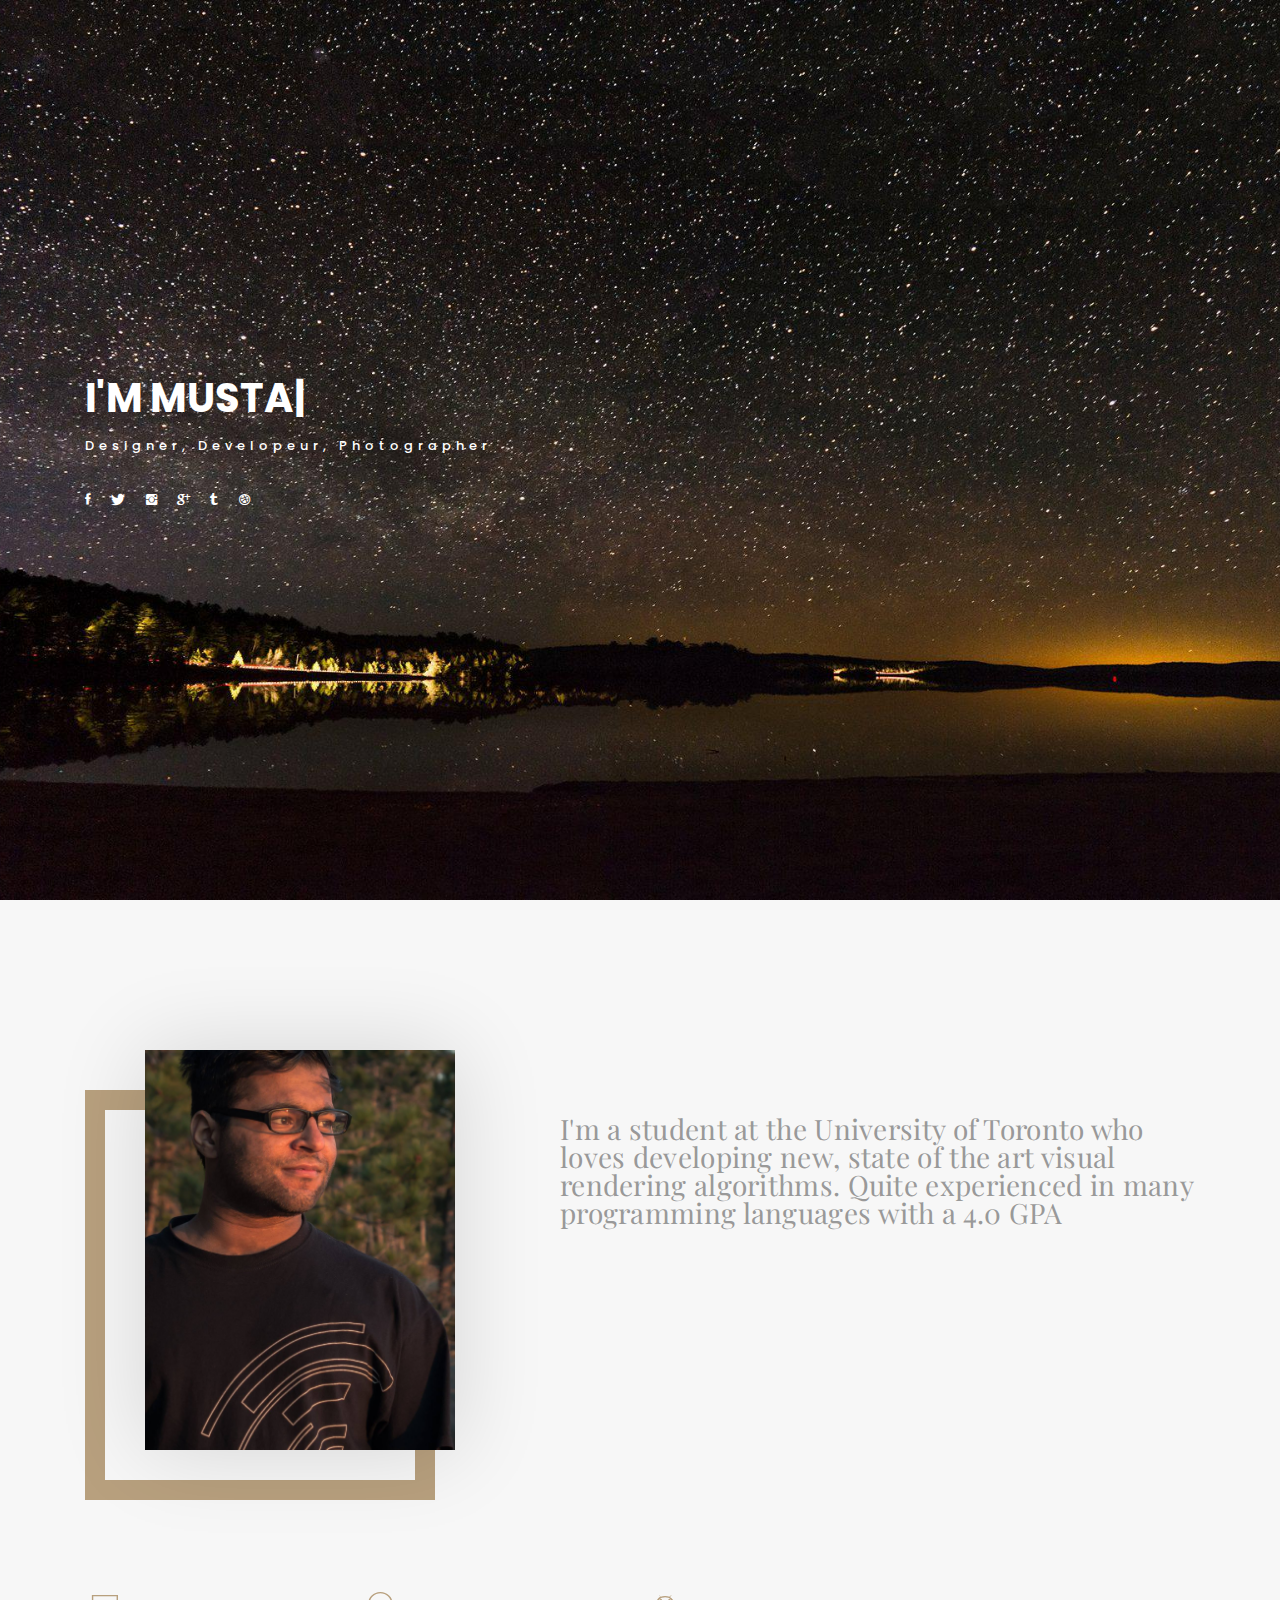
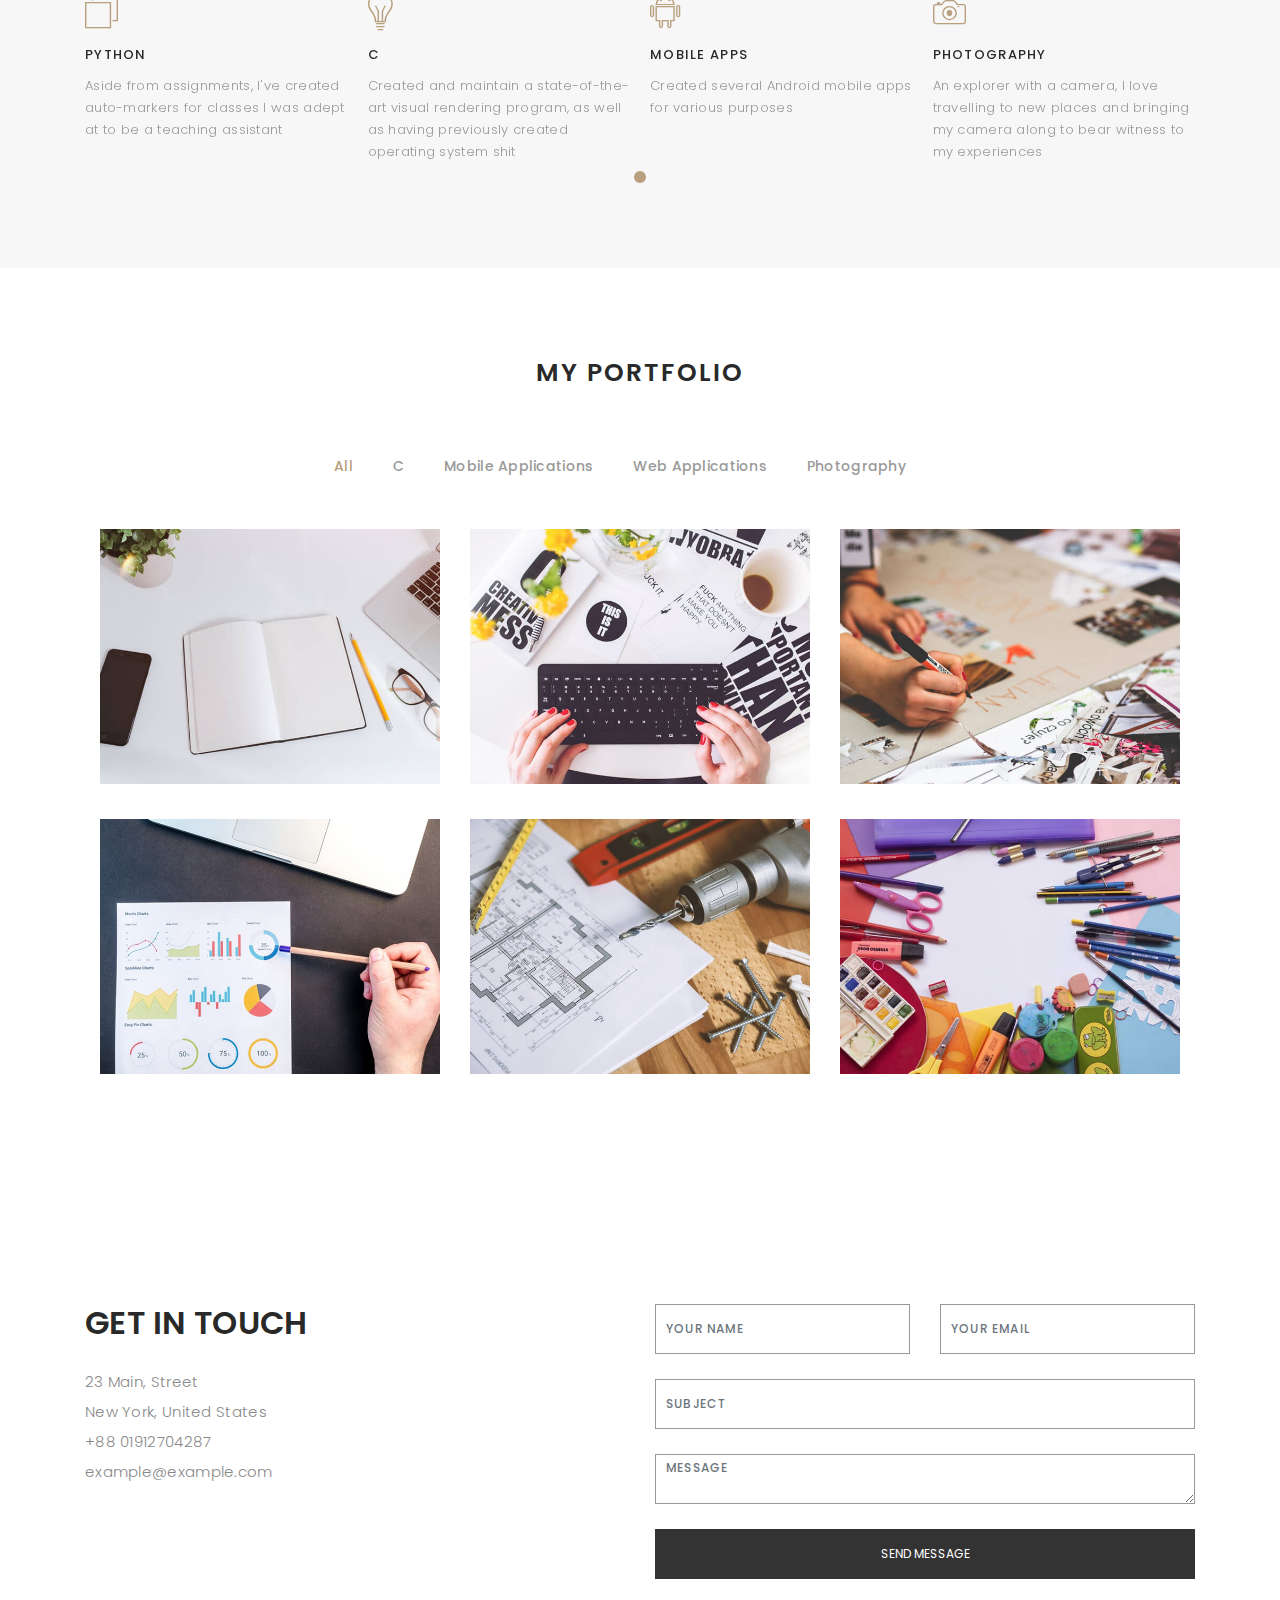
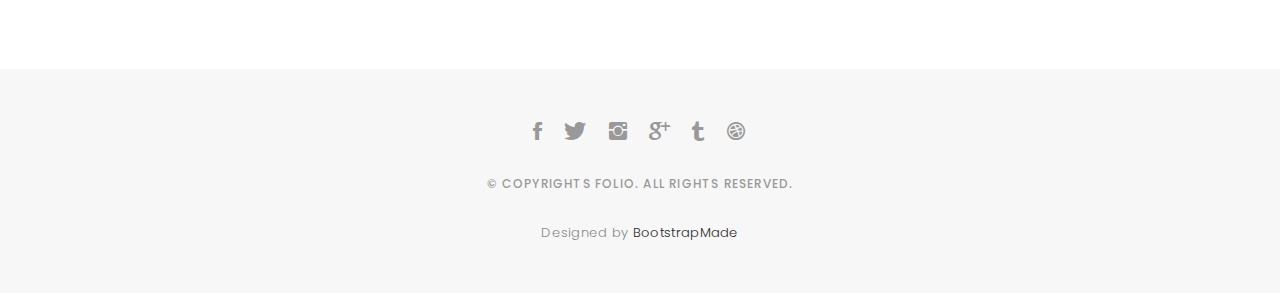
==== Folio/index.html @ daa2d288 "Mustafa's thing" ====
<!DOCTYPE html>
<html lang="en">

<head>
  <!-- meta -->
  <meta charset="utf-8">
  <meta content="width=device-width, initial-scale=1.0" name="viewport">

  <title>Folio - Personal Portfolio Template</title>
  <meta content="" name="keywords">
  <meta content="" name="description">

  <!-- Google Fonts -->
  <link href="https://fonts.googleapis.com/css?family=Poppins:300,300i,400,400i,500,500i,600,600i,700,700i|Playfair+Display:400,400i,700,700i,900,900i" rel="stylesheet">

  <!-- Bootstrap CSS File -->
  <link href="lib/bootstrap/css/bootstrap.min.css" rel="stylesheet">

  <!-- Libraries CSS Files -->
  <link href="lib/ionicons/css/ionicons.min.css" rel="stylesheet">
  <link href="lib/owlcarousel/assets/owl.carousel.min.css" rel="stylesheet">
  <link href="lib/magnific-popup/magnific-popup.css" rel="stylesheet">
  <link href="lib/hover/hover.min.css" rel="stylesheet">

  <!-- Main Stylesheet File -->
  <link href="css/style.css" rel="stylesheet">

  <!-- Responsive css -->
  <link href="css/responsive.css" rel="stylesheet">

  <!-- Favicon -->
  <link rel="shortcut icon" href="images/favicon.png">

  <!-- =======================================================
    Theme Name: Folio
    Theme URL: https://bootstrapmade.com/folio-bootstrap-portfolio-template/
    Author: BootstrapMade.com
    Author URL: https://bootstrapmade.com
  ======================================================= -->
</head>

<body>

  <!-- start section navbar -->
  <nav id="main-nav">
    <div class="row">
      <div class="container">

        <div class="logo">
          <a href="index.html"><img src="images/logo.png" alt="logo"></a>
        </div>

        <div class="responsive"><i data-icon="m" class="ion-navicon-round"></i></div>

        <ul class="nav-menu list-unstyled">
          <li><a href="#header" class="smoothScroll">Home</a></li>
          <li><a href="#about" class="smoothScroll">About</a></li>
          <li><a href="#portfolio" class="smoothScroll">Portfolio</a></li>
          <li><a href="#contact" class="smoothScroll">Contact</a></li>
        </ul>

      </div>
    </div>
  </nav>
  <!-- End section navbar -->


  <!-- start section header -->
  <div id="header" class="home">

    <div class="container">
      <div class="header-content">
        <h1>I'm <span class="typed"></span></h1>
        <p>designer, developeur, photographer</p>

        <ul class="list-unstyled list-social">
          <li><a href="#"><i class="ion-social-facebook"></i></a></li>
          <li><a href="#"><i class="ion-social-twitter"></i></a></li>
          <li><a href="#"><i class="ion-social-instagram"></i></a></li>
          <li><a href="#"><i class="ion-social-googleplus"></i></a></li>
          <li><a href="#"><i class="ion-social-tumblr"></i></a></li>
          <li><a href="#"><i class="ion-social-dribbble"></i></a></li>
        </ul>
      </div>
    </div>
  </div>
  <!-- End section header -->


  <!-- start section about us -->
  <div id="about" class="paddsection">
    <div class="container">
      <div class="row justify-content-between">

        <div class="col-lg-4 ">
          <div class="div-img-bg">
            <div class="about-img">
              <img src="images/me.jpg" class="img-responsive" alt="me">
            </div>
          </div>
        </div>

        <div class="col-lg-7">
          <div class="about-descr">

            <p class="p-heading">I'm a student at the University of Toronto who loves developing new, state of the art visual rendering algorithms. Quite experienced in many programming languages with a 4.0 GPA</p>
          </div>

        </div>
      </div>
    </div>
  </div>
  <!-- end section about us -->


  <!-- start section services -->
  <div id="services">
    <div class="container">

        <div class="services-carousel owl-theme">

          <div class="services-block">

            <i class="ion-ios-browsers-outline"></i>
            <span>Python</span>
            <p class="separator">Aside from assignments, I've created auto-markers for classes I was adept at to be a teaching assistant</p>

          </div>

          <div class="services-block">

            <i class="ion-ios-lightbulb-outline"></i>
            <span>C</span>
            <p class="separator">Created and maintain a state-of-the-art visual rendering program, as well as having previously created operating system shit</p>

          </div>

          <div class="services-block">

            <i class="ion-social-android-outline"></i>
            <span>MOBILE APPS</span>
            <p class="separator">Created several Android mobile apps for various purposes </p>

          </div>

          <div class="services-block">

            <i class="ion-ios-camera-outline"></i>
            <span>PHOTOGRAPHY</span>
            <p class="separator">An explorer with a camera, I love travelling to new places and bringing my camera along to bear witness to my experiences</p>

          </div>

        </div>

    </div>

  </div>
  <!-- end section services -->


  <!-- start section portfolio -->
  <div id="portfolio" class="text-center paddsection">

    <div class="container">
      <div class="section-title text-center">
        <h2>My Portfolio</h2>
      </div>
    </div>

    <div class="container">
      <div class="row">
        <div class="col-md-12">

          <div class="portfolio-list">

            <ul class="nav list-unstyled" id="portfolio-flters">
              <li class="filter filter-active" data-filter=".all">all</li>
              <li class="filter" data-filter=".branding">C</li>
              <li class="filter" data-filter=".mockups">Mobile Applications</li>
              <li class="filter" data-filter=".webapp">Web Applications</li>
              <li class="filter" data-filter=".photography">photography</li>
            </ul>

          </div>

          <div class="portfolio-container">

            <div class="col-lg-4 col-md-6 portfolio-thumbnail all branding webapp webdesign">
              <a class="popup-img" href="images/portfolio/1.jpg">
                <img src="images/portfolio/1.jpg" alt="img">
              </a>
            </div>

            <div class="col-lg-4 col-md-6 portfolio-thumbnail all mockups uikits photography">
              <a class="popup-img" href="images/portfolio/2.jpg">
                <img src="images/portfolio/2.jpg"  alt="img">
              </a>
            </div>

            <div class="col-lg-4 col-md-6 portfolio-thumbnail all branding webdesig photographyn">
              <a class="popup-img" href="images/portfolio/3.jpg">
                <img src="images/portfolio/3.jpg" alt="img">
              </a>
            </div>

            <div class="col-lg-4 col-md-6 portfolio-thumbnail all mockups webdesign photography">
              <a class="popup-img" href="images/portfolio/4.jpg">
                <img src="images/portfolio/4.jpg" alt="img">
              </a>
            </div>

            <div class="col-lg-4 col-md-6 portfolio-thumbnail all branding uikits photography">
              <a class="popup-img" href="images/portfolio/5.jpg">
                <img src="images/portfolio/5.jpg" alt="img">
              </a>
            </div>

            <div class="col-lg-4 col-md-6 portfolio-thumbnail all mockups uikits webdesign">
              <a class="popup-img" href="images/portfolio/6.jpg">
                <img src="images/portfolio/6.jpg" alt="img">
              </a>
            </div>

          </div>
        </div>
      </div>
    </div>

  </div>
  <!-- End section portfolio -->



  <!-- start sectoion contact -->
  <div id="contact" class="paddsection">
    <div class="container">
      <div class="contact-block1">
        <div class="row">

          <div class="col-lg-6">
            <div class="contact-contact">

              <h2 class="mb-30">GET IN TOUCH</h2>

              <ul class="contact-details">
                <li><span>23 Main, Street</span></li>
                <li><span>New York, United States</span></li>
                <li><span>+88 01912704287</span></li>
                <li><span>example@example.com</span></li>
              </ul>

            </div>
          </div>

          <div class="col-lg-6">
            <form action="" method="post" role="form" class="contactForm">
              <div class="row">

                <div id="sendmessage">Your message has been sent. Thank you!</div>
                <div id="errormessage"></div>

                <div class="col-lg-6">
                  <div class="form-group contact-block1">
                    <input type="text" name="name" class="form-control" id="name" placeholder="Your Name" data-rule="minlen:4" data-msg="Please enter at least 4 chars" />
                    <div class="validation"></div>
                  </div>
                </div>

                <div class="col-lg-6">
                  <div class="form-group">
                    <input type="email" class="form-control" name="email" id="email" placeholder="Your Email" data-rule="email" data-msg="Please enter a valid email" />
                    <div class="validation"></div>
                  </div>
                </div>

                <div class="col-lg-12">
                  <div class="form-group">
                    <input type="text" class="form-control" name="subject" id="subject" placeholder="Subject" data-rule="minlen:4" data-msg="Please enter at least 8 chars of subject" />
                    <div class="validation"></div>
                  </div>
                </div>

                <div class="col-lg-12">
                  <div class="form-group">
                    <textarea class="form-control" name="message" rows="12" data-rule="required" data-msg="Please write something for us" placeholder="Message"></textarea>
                    <div class="validation"></div>
                  </div>
                </div>

                <div class="col-lg-12">
                  <input type="submit" class="btn btn-defeault btn-send" value="Send message">
                </div>

              </div>
            </form>
          </div>
        </div>
      </div>
    </div>
  </div>
  <!-- start sectoion contact -->


  <!-- start section footer -->
  <div id="footer" class="text-center">
    <div class="container">
      <div class="socials-media text-center">

        <ul class="list-unstyled">
          <li><a href="#"><i class="ion-social-facebook"></i></a></li>
          <li><a href="#"><i class="ion-social-twitter"></i></a></li>
          <li><a href="#"><i class="ion-social-instagram"></i></a></li>
          <li><a href="#"><i class="ion-social-googleplus"></i></a></li>
          <li><a href="#"><i class="ion-social-tumblr"></i></a></li>
          <li><a href="#"><i class="ion-social-dribbble"></i></a></li>
        </ul>

      </div>

      <p>&copy; Copyrights Folio. All rights reserved.</p>

      <div class="credits">
        <!--
          All the links in the footer should remain intact.
          You can delete the links only if you purchased the pro version.
          Licensing information: https://bootstrapmade.com/license/
          Purchase the pro version with working PHP/AJAX contact form: https://bootstrapmade.com/buy/?theme=Folio
        -->
        Designed by <a href="https://bootstrapmade.com/">BootstrapMade</a>
      </div>

    </div>
  </div>
  <!-- End section footer -->

  <!-- JavaScript Libraries -->
  <script src="lib/jquery/jquery.min.js"></script>
  <script src="lib/jquery/jquery-migrate.min.js"></script>
  <script src="lib/bootstrap/js/bootstrap.bundle.min.js"></script>
  <script src="lib/typed/typed.js"></script>
  <script src="lib/owlcarousel/owl.carousel.min.js"></script>
  <script src="lib/magnific-popup/magnific-popup.min.js"></script>
  <script src="lib/isotope/isotope.pkgd.min.js"></script>

  <!-- Contact Form JavaScript File -->
  <script src="contactform/contactform.js"></script>

  <!-- Template Main Javascript File -->
  <script src="js/main.js"></script>

</body>

</html>
---- Folio/css/style.css ----
/*
  Theme Name: Folio
  Theme URL: https://bootstrapmade.com/folio-bootstrap-portfolio-template/
  Author: BootstrapMade.com
  Author URL: https://bootstrapmade.com
*/

/*  General Styling
/*-----------------------------------------------------------------------------------*/

body {
  background: #ffffff;
  color: #898989;
  font-family: 'Poppins', helvetica;
  font-size: 15px;
  font-weight: 300;
  line-height: 20px;
  letter-spacing: 0.02em;
  overflow-x: hidden;
  margin: 0 auto;
  padding: 0;
  -moz-box-sizing: border-box;
  -ms-box-sizing: border-box;
  -o-box-sizing: border-box;
  -webkit-box-sizing: border-box;
  box-sizing: border-box;
}

h1, h2, h3, h4, h5, h6 {
  margin: 0;
}

h2 {
  color: #292929;
  font-weight: 600;
}

h4 {
  color: #292929;
  font-size: 14px;
  font-weight: 600;
}

a {
  color: #292929;
  text-decoration: none !important;
  -moz-transition: all 0.5s ease-in-out 0s;
  -ms-transition: all 0.5s ease-in-out 0s;
  -o-transition: all 0.5s ease-in-out 0s;
  -webkit-transition: all 0.5s ease-in-out 0s;
  transition: all 0.5s ease-in-out 0s;
}

a:hover {
  -moz-transition: all 0.5s ease-in-out 0s;
  -ms-transition: all 0.5s ease-in-out 0s;
  -o-transition: all 0.5s ease-in-out 0s;
  -webkit-transition: all 0.5s ease-in-out 0s;
  transition: all 0.5s ease-in-out 0s;
}

a:hover, a:focus {
  color: #b8a07e;
  text-decoration: underline;
}

nav ul li a {
  padding: 2px 0 0 0;
  position: relative;
  display: block;
  font-size: 12px;
  color: #999999;
  letter-spacing: 0.1em;
  font-weight: 500;
  line-height: 14px;
  text-transform: uppercase;
  -moz-transition: all 0.5s ease-in-out 0s;
  -ms-transition: all 0.5s ease-in-out 0s;
  -o-transition: all 0.5s ease-in-out 0s;
  -webkit-transition: all 0.5s ease-in-out 0s;
  transition: all 0.5s ease-in-out 0s;
}

p {
  margin: 25px 0;
  padding: 0;
  font-size: 15px;
  color: #999999;
  line-height: 28px;
}

::-moz-selection {
  background: #b8a07e;
  color: #fff;
}

::selection {
  background: #b8a07e;
  color: #fff;
}

.btn {
  background: #333;
  border: medium none;
  border-radius: 0;
  color: #fff;
  font-size: 12px;
  height: 50px;
  line-height: 50px;
  padding: 0 30px;
  text-transform: uppercase;
}

.btn:hover, .btn:focus {
  color: #fff;
}

.padDiv {
  padding: 30px 20px;
}

.section-title {
  margin-bottom: 70px;
}

.section-title h2 {
  font-size: 25px;
  letter-spacing: 2px;
  text-transform: uppercase;
}

.form-control {
  background-color: transparent;
  border: 1px solid #999;
  border-radius: 0;
  color: #999999;
  font-size: 12px;
  font-weight: 500;
  height: 50px;
  letter-spacing: 0.1em;
  padding-left: 10px;
  margin: 0 0 25px 0;
  line-height: 14px;
  text-transform: uppercase;
}

.form-control:focus {
  box-shadow: none;
  outline: 0 none;
}

.paddsection {
  padding-top: 90px;
  padding-bottom: 90px;
}

.paddsections {
  padding-top: 90px;
  padding-bottom: 90px !important;
}

.hvr-shutter-in-horizontal::before {
  background: #333;
}

.hvr-shutter-in-horizontal:hover {
  background: #b8a07e;
}

.mb-30 {
  margin-bottom: 30px;
}

/*-----------------------------------------------------------------------------------*/
/*  Navbar Top
/*-----------------------------------------------------------------------------------*/

nav {
  position: fixed;
  background: #fff;
  z-index: 1000;
  width: 100%;
  padding: 20px;
  display: none;
  -webkit-box-shadow: 0px 2px 92px 0px rgba(0, 0, 0, 0.18);
  -moz-box-shadow: 0px 2px 92px 0px rgba(0, 0, 0, 0.18);
  box-shadow: 0px 2px 92px 0px rgba(0, 0, 0, 0.18);
}

.nav-menu {
  float: right;
  line-height: 32px;
  margin-bottom: 0;
  padding-top: 16px;
}

nav ul li {
  float: left;
  margin-right: 15px;
  font-family: 'Poppins', sans-serif;
  font-size: 14px;
  margin-left: 40px;
}

nav ul li a {
  padding: 2px 0 0 0;
  position: relative;
  display: block;
  font-size: 14px;
  color: #999999;
  font-family: 'Poppins', helvetica;
  font-weight: 500;
  line-height: 16px;
  text-transform: uppercase;
  letter-spacing: 0.02em;
  text-transform: capitalize;
}

.logo {
  float: left;
}

.logo img {
  width: 100px;
  height: 50px;
}

.responsive {
  display: none;
  font-size: 23px;
}

.active {
  color: #afafaf;
}

/*----------------------------------------------------------------------------------*/
/*  Header
/*-----------------------------------------------------------------------------------*/

#header {
  background: url("../images/home-bg.jpg") repeat scroll center center / cover;
  height: 100vh;
  width: 100%;
}


#header .header-content {
  height: 100vh;
  text-align: left;
  width: 100%;
  display: flex;
  justify-content: center;
  flex-direction: column;
}

.header-content h1 {
  font-size: 40px;
  font-weight: 700;
  margin-bottom: 10px;
  text-transform: uppercase;
  color: #fff;
}

.header-content p {
  font-size: 13px;
  letter-spacing: 5px;
  margin-top: 0;
  margin-bottom: 30px;
  text-transform: capitalize;
  color: #fff;
  font-weight: 500;
}

.header-content .list-social li {
  float: left;
  margin-right: 20px;
}

.header-content .list-social li i {
  color: #fff;
  font-size: 15px;
}

/*-----------------------------------------------------------------------------------*/
/*  Aout-us
/*-----------------------------------------------------------------------------------*/

#about {
  width: 100%;
  height: auto;
  background: #f7f7f7;
  padding-top: 190px;
}

#about .div-img-bg {
  padding-bottom: 30px;
  border: 20px solid #b8a07e;
}

#about .div-img-bg .about-img img {
  width: 100%;
  box-shadow: 0px 0px 85px 0px rgba(0, 0, 0, 0.14);
  margin-top: -60px;
  margin-left: 40px;
  height: 400px;
  object-fit: cover;
}

#about .about-descr .p-heading {
  font-family: 'Playfair Display', serif;
  font-size: 28px;
  text-align: left;
}

#about .about-descr .separator {
  max-width: 80%;
  margin-bottom: 0;
  text-align: left;
}

/*-----------------------------------------------------------------------------------*/
/*   Services
/*-----------------------------------------------------------------------------------*/

#services {
  background: #f7f7f7;
  position: relative;
  padding-bottom: 80px;
}

.owl-item {
  float: left;
}
.services-block span {
  margin: 10px 0;
  position: relative;
  font-size: 13px;
  color: #292929;
  letter-spacing: 0.1em;
  font-weight: 500;
  text-transform: uppercase;
  display: block;
}

.services-block .separator {
  margin: 0;
  font-size: 13px;
  line-height: 22px;
}

.services-block i {
  font-size: 44px;
  color: #b8a07e;
  line-height: 44px;
}


.services-carousel  .owl-stage-outer {
  overflow: hidden;
}

.services-carousel .owl-dots {
  margin-top: 5px;
  text-align: center;
}

.services-carousel .owl-dot {
  display: inline-block;
  margin: 0 5px;
  width: 12px !important;
  height: 12px !important;
  border-radius: 50%;
  border: 0;
  padding: 0 !important;
  background-color: #ddd;
  cursor: pointer;
}

.services-carousel .owl-dot.active {
  background-color: #b8a07e;
}

.owl-nav {
  display: none;
}


/*-----------------------------------------------------------------------------------*/
/*  Portfolio
/*-----------------------------------------------------------------------------------*/

#portfolio {
  position: relative;
  padding-bottom: 50px;
}

#portfolio .portfolio-list {
  margin-bottom: 50px;
}

#portfolio .portfolio-list .nav {
  display: inline-block;
  margin: 0;
}

#portfolio .portfolio-list .nav li {
  margin: 0 40px 0 0;
  float: left;
  font-size: 14px;
  color: #999999;
  line-height: 16px;
  cursor: pointer;
  font-family: 'Poppins', helvetica;
  font-weight: 500;
  letter-spacing: 0.02em;
  text-transform: capitalize;
  -moz-transition: all 0.5s ease-in-out 0s;
  -ms-transition: all 0.5s ease-in-out 0s;
  -o-transition: all 0.5s ease-in-out 0s;
  -webkit-transition: all 0.5s ease-in-out 0s;
  transition: all 0.5s ease-in-out 0s;
}

#portfolio .portfolio-list .nav li:hover, #portfolio .portfolio-list .nav li.filter-active  {
  color: #b8a07e;
  -moz-transition: all 0.5s ease-in-out 0s;
  -ms-transition: all 0.5s ease-in-out 0s;
  -o-transition: all 0.5s ease-in-out 0s;
  -webkit-transition: all 0.5s ease-in-out 0s;
  transition: all 0.5s ease-in-out 0s;
}

#portfolio .portfolio-container {
  display: inline-block;
  margin-bottom: 50px;
  width: 100%;
}

.portfolio-thumbnail {
  margin-bottom: 30px;
  overflow: hidden;
  min-height: 260px;
}

.portfolio-thumbnail img {
  max-width: 100%;
}

/*-----------------------------------------------------------------------------------*/
/*  Journal
/*-----------------------------------------------------------------------------------*/

#journal,  #journal-blog {
  height: auto;
  width: 100%;
  background: #f7f7f7;
  padding-bottom: 60px;
  position: relative;
}

#journal-blog {
  background: #fff;
  padding-bottom: 30px;
}

#journal .journal-block {
  display: inline-block;
  height: auto;
  width: 100%;
}

#journal .journal-block .journal-info {
  position: relative;
}

.journal-block .journal-info img {
  max-width: 100%;
}

.journal-block .journal-info .journal-txt {
  padding: 25px 0px;
  position: relative;
}

.journal-block .journal-info .journal-txt h4 a {
  display: block;
  font-size: 19px;
  line-height: 24px;
  margin: 0 0 13px 0;
  font-weight: 500;
  color: #292929;
  -moz-transition: all 0.5s ease-in-out 0s;
  -ms-transition: all 0.5s ease-in-out 0s;
  -o-transition: all 0.5s ease-in-out 0s;
  -webkit-transition: all 0.5s ease-in-out 0s;
  transition: all 0.5s ease-in-out 0s;
}

.journal-block .journal-info .journal-txt h4 a:hover {
  color: #b8a07e;
  -moz-transition: all 0.5s ease-in-out 0s;
  -ms-transition: all 0.5s ease-in-out 0s;
  -o-transition: all 0.5s ease-in-out 0s;
  -webkit-transition: all 0.5s ease-in-out 0s;
  transition: all 0.5s ease-in-out 0s;
}

.journal-block .journal-info .journal-txt p {
  margin: 0;
  font-size: 14px;
  line-height: 24px;
}

/*-----------------------------------------------------------------------------------*/
/*  Contact
/*-----------------------------------------------------------------------------------*/

#contact {
  height: auto;
  width: 100%;
}

.contact-details {
  list-style: none;
  margin: 0;
  padding: 0;
}

.contact-details li {
  padding-bottom: 10px;
}

#contact input, #contact textarea {
  width: 100%;
}


#contact  #sendmessage {
  color: #18d26e;
  border: 1px solid #18d26e;
  display: none;
  text-align: center;
  padding: 15px;
  font-weight: 600;
  margin: 15px;
}

#contact  #errormessage {
  color: red;
  display: none;
  border: 1px solid red;
  text-align: center;
  padding: 15px;
  font-weight: 600;
  margin: 15px;
}

#contact #sendmessage.show, #contact #errormessage.show, #contact .show {
  display: block;
}

#contact .validation {
  color: red;
  display: none;
  margin: 0 0 20px;
  font-weight: 400;
  font-size: 13px;
}

/*-----------------------------------------------------------------------------------*/
/*  Footer
/*-----------------------------------------------------------------------------------*/

#footer {
  background: #f7f7f7;
  padding-top: 50px;
  padding-bottom: 50px;
}

#footer .socials-media {
  width: 100%;
}

#footer .socials-media ul {
  display: inline-block;
  float: none;
  margin: 0 0 20px 0;
}

#footer .socials-media ul li {
  float: left;
  margin-left: 10px;
  margin-right: 10px;
}

#footer .socials-media ul li a {
  font-size: 24px;
  color: #999;
  letter-spacing: 0.1em;
  font-weight: 500;
  background: transparent;
  text-transform: uppercase;
  -moz-transition: all 0.5s ease-in-out 0s;
  -ms-transition: all 0.5s ease-in-out 0s;
  -o-transition: all 0.5s ease-in-out 0s;
  -webkit-transition: all 0.5s ease-in-out 0s;
  transition: all 0.5s ease-in-out 0s;
}

#footer .socials-media ul li a:hover {
  color: #b8a07e;
  -moz-transition: all 0.5s ease-in-out 0s;
  -ms-transition: all 0.5s ease-in-out 0s;
  -o-transition: all 0.5s ease-in-out 0s;
  -webkit-transition: all 0.5s ease-in-out 0s;
  transition: all 0.5s ease-in-out 0s;
}

#footer p {
  font-size: 12px;
  letter-spacing: 0.1em;
  font-weight: 500;
  margin-top: 0;
  text-transform: uppercase;
}

.credits {
  font-size: 13px;
}
---- Folio/css/responsive.css ----
/** Width between 1200x to 0
 *  ~~~~~~~~~~~~~~~~~~~~~~~~~~~~~~~~~~~~
 */

@media (min-width: 1200px) {

}

/** Width between 992px to 1199px
 *  ~~~~~~~~~~~~~~~~~~~~~~~~~~~~~~~~~~~~
 */

@media (min-width: 992px) and (max-width: 1199px) {
  
}

/** Width between 768px to 991px
 *  ~~~~~~~~~~~~~~~~~~~~~~~~~~~~~~~~~~~~
 */

@media (min-width: 768px) and (max-width: 991px) {
  /* Navbar */
  nav {
    padding: 10px 15px;
  }
  .nav-menu {
    margin-top: 40px;
    display: none;
    float: none;
    width: 100%;
  }
  .nav-menu li {
    float: none;
    width: 100%;
    text-align: center;
    border-top: 1px solid #f7f7f7;
    line-height: 45px;
    margin-left: 0;
    padding-top: 10px;
    padding-bottom: 10px;
  }
  .responsive {
    float: right;
    padding-top: 15px;
    display: block;
  }
  /* About */
  .head-info .header-content .cmaster h1 {
    font-size: 32px;
  }
  #about .div-img-bg {
    padding: 0;
  }
  #about .div-img-bg .about-img img {
    margin-top: 0%;
    margin-left: calc(0% - 0px);
  }
  #about .about-descr .p-heading {
    font-size: 20px;
  }
  #about .about-descr .separator {
    max-width: 100%;
    margin-bottom: 0;
  }
  /* portfolio */
  #portfolio .portfolio-list .nav li {
    float: none;
    margin: 20px;
    display: inline-block;
  }
  /* journal */
  #journal .journal-block .journal-info {
    margin-bottom: 30px;
  }
  /* Contact */
  .contact-contact {
    margin-bottom: 30px;
  }
  /* Footer */
  #footer .socials-media ul li {
    margin-right: 0;
    margin-left: 0;
    float: none;
    display: inline-block;
  }
}

/** Width between 767px to 0
 *  ~~~~~~~~~~~~~~~~~~~~~~~~~~~~~~~~~~~~
 */

@media (max-width: 767px) {
  /* Navbar */
  nav {
    padding: 20px 15px;
  }
  .nav-menu {
    margin-top: 40px;
    display: none;
    float: none;
    width: 100%;
  }
  .nav-menu li {
    float: none;
    width: 100%;
    text-align: center;
    border-top: 1px solid #f7f7f7;
    line-height: 45px;
    margin-left: 0;
    padding-top: 10px;
    padding-bottom: 10px;
  }
  .responsive {
    float: right;
    padding-top: 15px;
    display: block;
  }
  /* About */
  .head-info .header-content h1 {
    font-size: 32px;
  }
  #about .div-img-bg {
    padding: 0;
  }
  #about .div-img-bg .about-img img {
    margin-top: 0%;
    margin-left: calc(0% - 0px);
  }
  #about .about-descr .p-heading {
    font-size: 20px;
  }
  #about .about-descr .separator {
    max-width: 100%;
    margin-bottom: 0;
  }
  /* portfolio */
  #portfolio .portfolio-list .nav li {
    float: none;
    margin: 20px;
    display: inline-block;
  }
  /* journal */
  #journal .journal-block .journal-info {
    margin-bottom: 30px;
  }
  /* Contact */
  .contact-contact {
    margin-bottom: 30px;
  }
  /* Footer */
  #footer .socials-media ul li {
    margin-right: 0;
    margin-left: 0;
    float: none;
    display: inline-block;
  }
}

/** Width between 600px to 0
 *  ~~~~~~~~~~~~~~~~~~~~~~~~~~~~~~~~~~~~
 */

@media (max-width: 600px) {
  /* Navbar */
  nav {
    padding: 20px 15px;
  }
  .nav-menu {
    margin-top: 40px;
    display: none;
    float: none;
    width: 100%;
  }
  .nav-menu li {
    float: none;
    width: 100%;
    text-align: center;
    border-top: 1px solid #f7f7f7;
    line-height: 45px;
    margin-left: 0;
    padding-top: 10px;
    padding-bottom: 10px;
  }
  .responsive {
    float: right;
    padding-top: 15px;
    display: block;
  }
  /* About */
  .head-info .header-content h1 {
    font-size: 32px;
  }
  #about .div-img-bg {
    padding: 0;
  }
  #about .div-img-bg .about-img img {
    margin-top: 0%;
    margin-left: calc(0% - 0px);
  }
  #about .about-descr .p-heading {
    font-size: 20px;
  }
  #about .about-descr .separator {
    max-width: 100%;
    margin-bottom: 0;
  }
  /* portfolio */
  #portfolio .portfolio-list .nav li {
    float: none;
    margin: 10px;
    display: inline-block;
  }
  /* journal */
  #journal .journal-block .journal-info {
    margin-bottom: 30px;
  }
  /* Contact */
  .contact-contact {
    margin-bottom: 30px;
  }
  /* Footer */
  #footer .socials-media ul li {
    margin-right: 0;
    margin-left: 0;
    float: none;
    display: inline-block;
  }
}

/** Width between 480px to 0
 *  ~~~~~~~~~~~~~~~~~~~~~~~~~~~~~~~~~~~~
 */

@media (max-width: 480px) {
  /* Navbar */
  nav {
    padding: 20px 15px;
  }
  .nav-menu {
    margin-top: 40px;
    display: none;
    float: none;
    width: 100%;
  }
  .nav-menu li {
    float: none;
    width: 100%;
    text-align: center;
    border-top: 1px solid #f7f7f7;
    line-height: 45px;
    margin-left: 0;
    padding-top: 10px;
    padding-bottom: 10px;
  }
  .responsive {
    float: right;
    padding-top: 15px;
    display: block;
  }
  /* About */
  .head-info .header-content h1 {
    font-size: 32px;
  }
  #about .div-img-bg {
    padding: 0;
  }
  #about .div-img-bg .about-img img {
    margin-top: 0%;
    margin-left: calc(0% - 0px);
  }
  #about .about-descr .p-heading {
    font-size: 20px;
  }
  #about .about-descr .separator {
    max-width: 100%;
    margin-bottom: 0;
  }
  /* portfolio */
  #portfolio .portfolio-list .nav li {
    float: none;
    margin: 20px;
  }
  /* journal */
  #journal .journal-block .journal-info {
    margin-bottom: 30px;
  }
  /* Contact */
  .contact-contact {
    margin-bottom: 30px;
  }
  /* Footer */
  #footer .socials-media ul li {
    margin-right: 0;
    margin-left: 0;
    float: none;
    display: inline-block;
  }
}

/** Width between 320px to 0
 *  ~~~~~~~~~~~~~~~~~~~~~~~~~~~~~~~~~~~~
 */

@media (max-width: 320px) {
  /* Navbar */
  nav {
    padding: 20px 15px;
  }
  .nav-menu {
    margin-top: 40px;
    display: none;
    float: none;
    width: 100%;
  }
  .nav-menu li {
    float: none;
    width: 100%;
    text-align: center;
    border-top: 1px solid #f7f7f7;
    line-height: 45px;
    margin-left: 0;
    padding-top: 10px;
    padding-bottom: 10px;
  }
  .responsive {
    float: right;
    padding-top: 15px;
    display: block;
  }
  /* About */
  .head-info .header-content h1 {
    font-size: 32px;
  }
  #about .div-img-bg {
    padding: 0;
  }
  #about .div-img-bg .about-img img {
    margin-top: 0%;
    margin-left: calc(0% - 0px);
  }
  #about .about-descr .p-heading {
    font-size: 20px;
  }
  #about .about-descr .separator {
    max-width: 100%;
    margin-bottom: 0;
  }
  /* portfolio */
  #portfolio .portfolio-list .nav li {
    float: none;
    margin: 20px;
  }
  /* journal */
  #journal .journal-block .journal-info {
    margin-bottom: 30px;
  }
  /* Contact */
  .contact-contact {
    margin-bottom: 30px;
  }
  /* Footer */
  #footer .socials-media ul li {
    margin-right: 0;
    margin-left: 0;
    float: none;
    display: inline-block;
  }
  /* Single page */
  .entry-comments-body span {
    display: inline-block;
    margin-right: 0;
  }
}
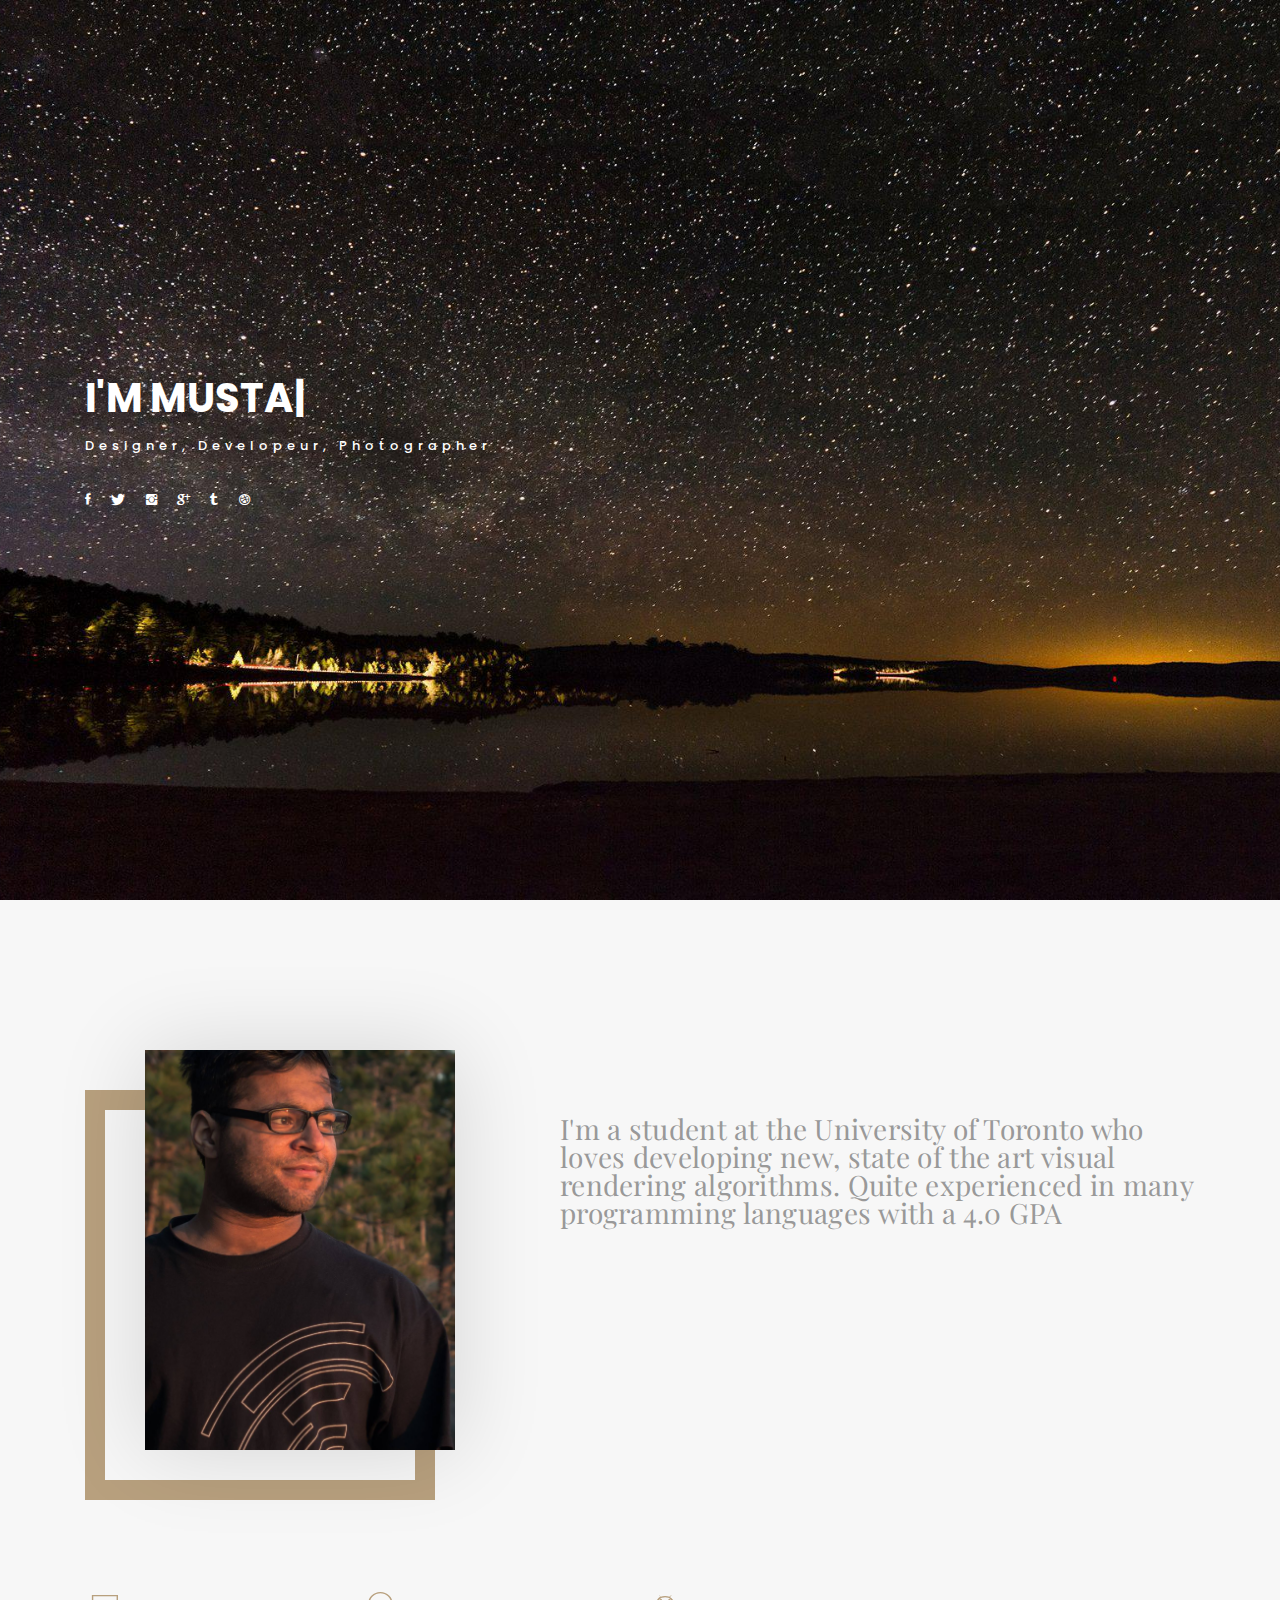
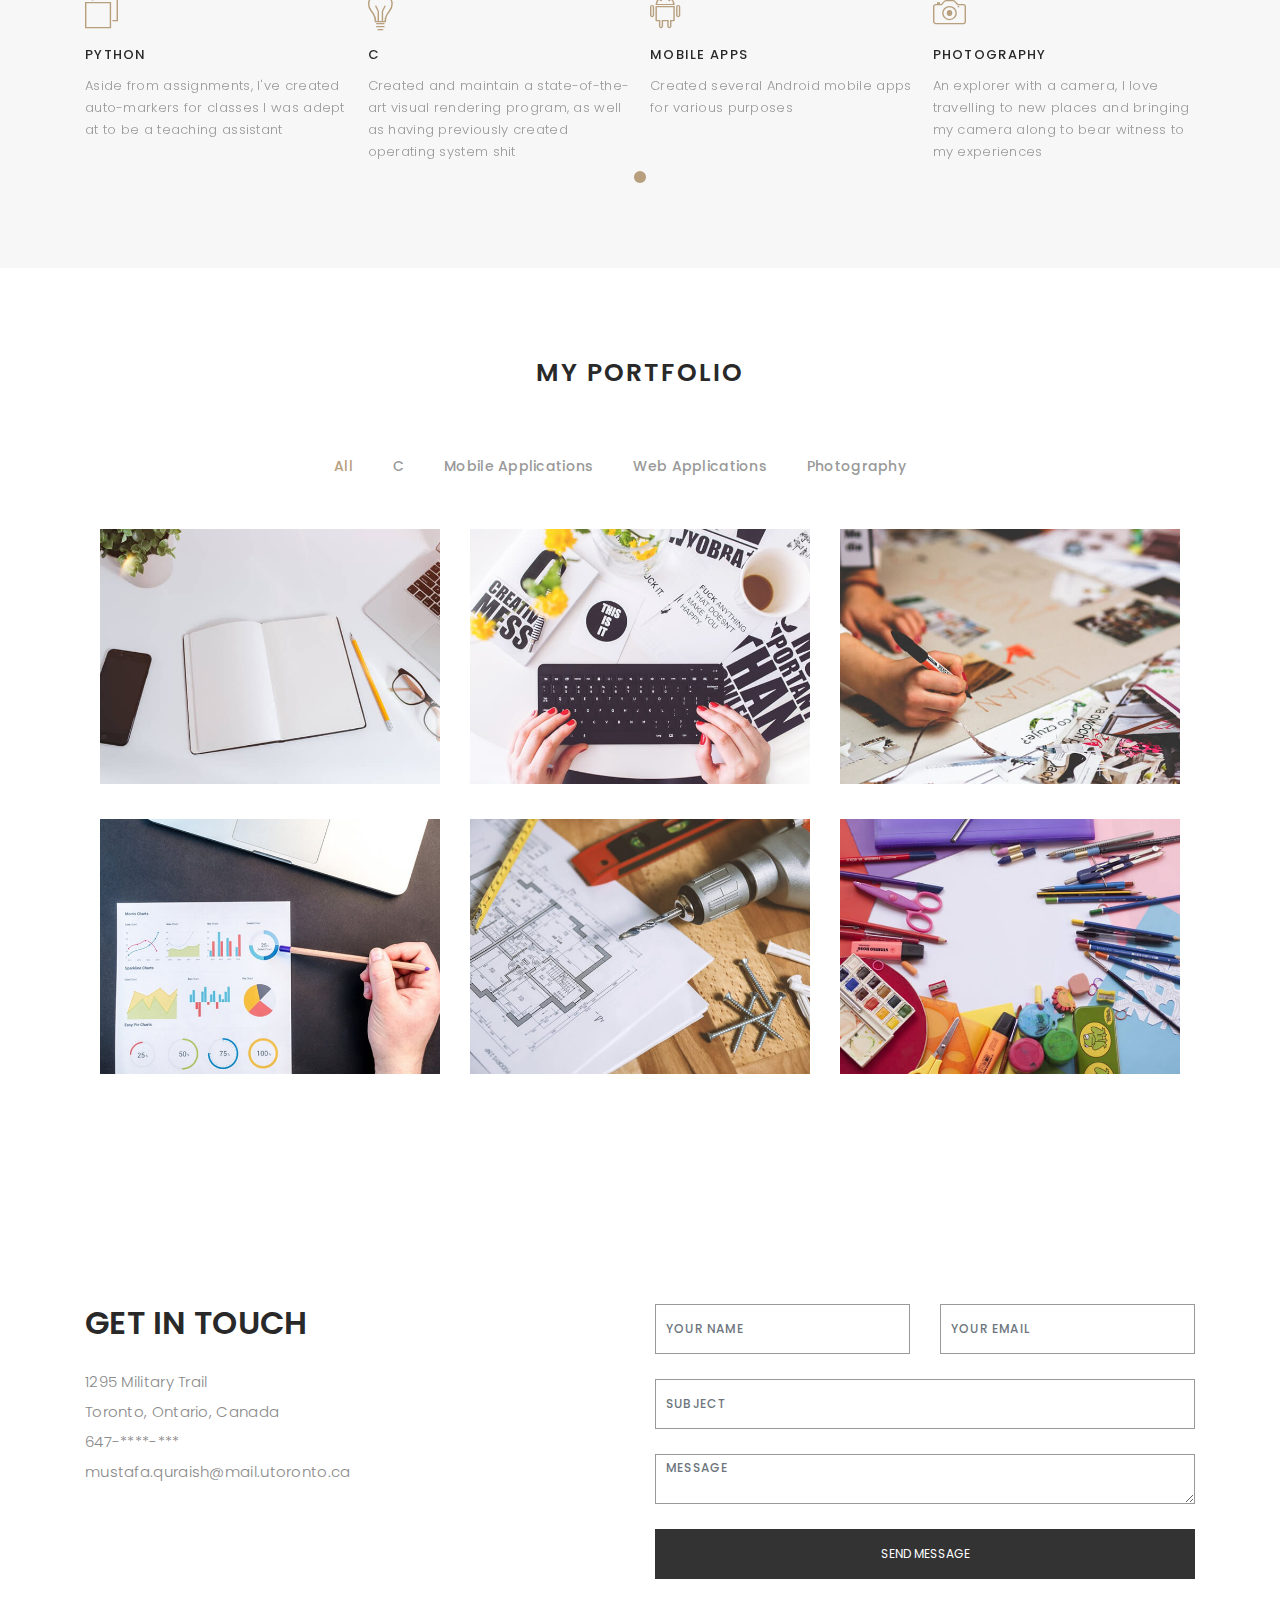
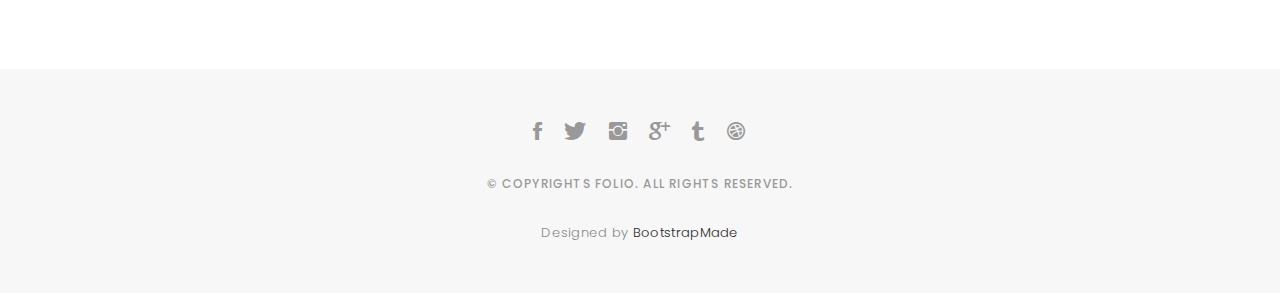
==== commit 66d0a980: "More of the thing" ====
--- a/Folio/index.html
+++ b/Folio/index.html
@@ -244,10 +244,10 @@
               <h2 class="mb-30">GET IN TOUCH</h2>
 
               <ul class="contact-details">
-                <li><span>23 Main, Street</span></li>
-                <li><span>New York, United States</span></li>
-                <li><span>+88 01912704287</span></li>
-                <li><span>example@example.com</span></li>
+                <li><span>1295 Military Trail</span></li>
+                <li><span>Toronto, Ontario, Canada</span></li>
+                <li><span>647-****-***</span></li>
+                <li><span>mustafa.quraish@mail.utoronto.ca</span></li>
               </ul>
 
             </div>
